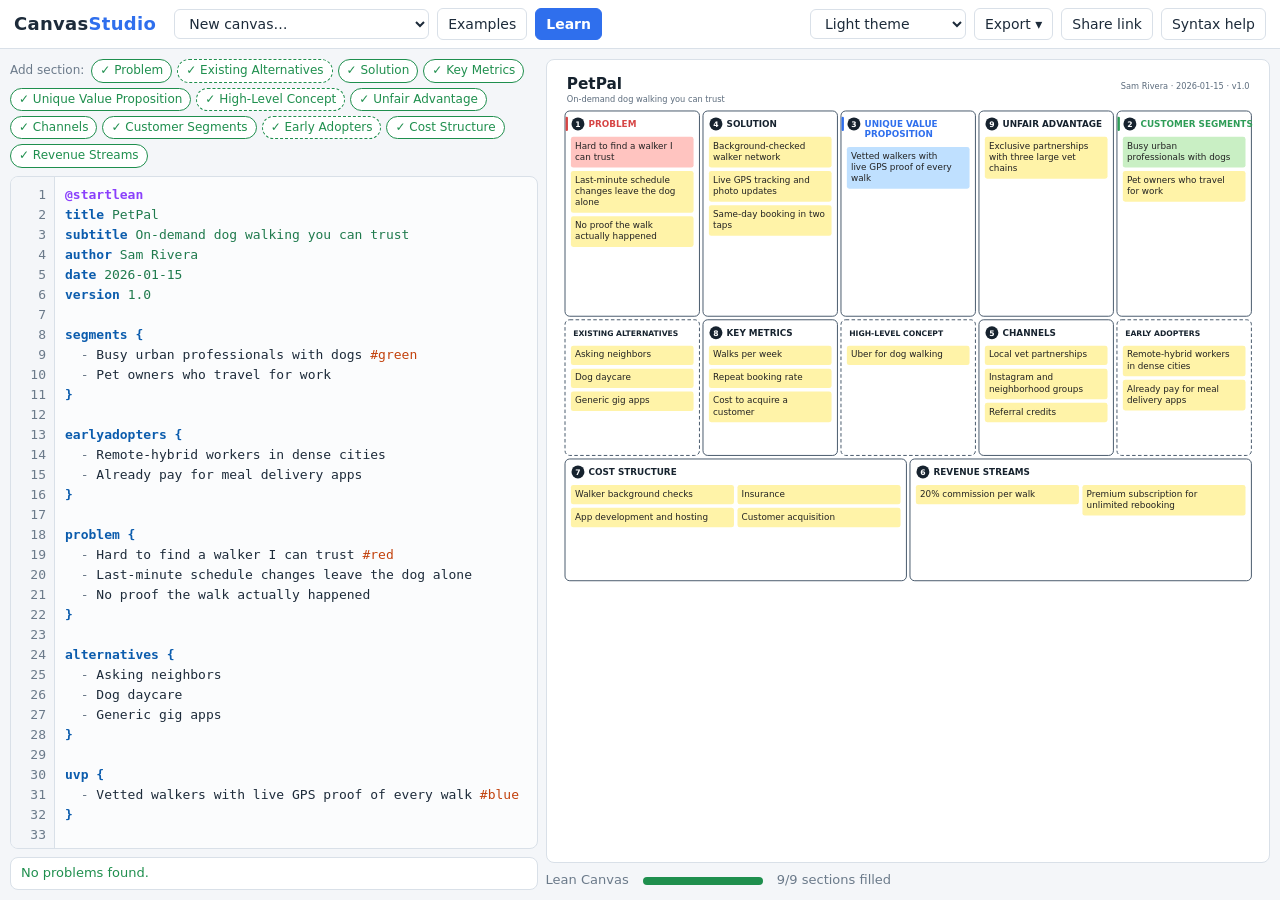
==== index.html @ 7564974c "first commit" ====
<!DOCTYPE html>
<html lang="en">
<head>
  <meta charset="utf-8">
  <meta name="viewport" content="width=device-width, initial-scale=1">
  <title>Canvas Studio</title>
  <link rel="stylesheet" href="src/style.css">
  <script src="vendor/d3.min.js"></script>
</head>
<body>
  <header class="topbar">
    <h1>Canvas<span>Studio</span></h1>
    <select id="newType" aria-label="New canvas"></select>
    <button id="btnExamples">Examples</button>
    <button id="btnLearn" class="primary">Learn</button>
    <span class="spacer"></span>
    <select id="themeSelect" aria-label="Canvas theme"></select>
    <details class="menu">
      <summary>Export ▾</summary>
      <div class="menu-items">
        <button data-action="svg">SVG image</button>
        <button data-action="png">PNG image</button>
        <button data-action="md">Markdown outline</button>
        <button data-action="txt">Canvas text file</button>
        <button data-action="print">Print…</button>
      </div>
    </details>
    <button data-action="share">Share link</button>
    <button id="btnHelp">Syntax help</button>
  </header>

  <main id="main">
    <section id="left">
      <div id="palette"></div>
      <div id="tutorial" hidden></div>
      <div id="editor" class="editor"></div>
      <div id="diag"></div>
    </section>
    <div id="splitter" role="separator" aria-orientation="vertical" title="Drag to resize"></div>
    <section id="right">
      <div class="canvas-wrap"><svg id="canvas" role="img" aria-label="Canvas preview"></svg></div>
      <div id="status"></div>
    </section>
  </main>

  <div id="toast" role="status"></div>

  <dialog id="examplesDialog">
    <header><h2>Examples</h2><button class="close" aria-label="Close">✕</button></header>
    <p class="muted">Click an example to load it into the editor. All businesses are fictional.</p>
    <div id="exampleGrid" class="grid"></div>
  </dialog>

  <dialog id="learnDialog">
    <header><h2>Learn by building</h2><button class="close" aria-label="Close">✕</button></header>
    <p class="muted">Pick a canvas. You'll build it one section at a time, with live feedback and a "Show me" button if you get stuck.</p>
    <div id="learnGrid" class="grid"></div>
  </dialog>

  <dialog id="helpDialog">
    <header><h2>Syntax reference</h2><button class="close" aria-label="Close">✕</button></header>
    <div class="help">
      <pre class="syntax">@startlean               ' pick a canvas: lean, bmc, vpc, swot, empathy, roam, lbc, ia
title  My Startup        ' header lines: title, subtitle, author, date, version
theme  blueprint         ' light, dark, blueprint or mono

problem {                ' a block: section name { ... }
  - First problem
  - Second problem #red  ' end an item with a color tag
}

uvp: One clear sentence  ' or a one-line section
' this is a comment
@endlean</pre>
      <ul>
        <li>Items start with <code>-</code>, <code>*</code> or <code>+</code>. Plain lines inside a block also count as items.</li>
        <li>Colors: <code>#yellow #green #blue #pink #orange #purple #gray #red</code> or hex like <code>#f80</code>.</li>
        <li>A block opens with <code>problem {</code> and closes with <code>}</code>. The older <code>problem</code> ... <code>end</code> form still works.</li>
        <li>Repeat a section to add more items; they are merged. Section names ignore case and spaces.</li>
        <li>Comments start with <code>'</code> or <code>//</code>; <code>/'</code> ... <code>'/</code> spans lines.</li>
      </ul>
      <div id="helpSections"></div>
    </div>
  </dialog>

  <script type="module" src="src/main.js"></script>
</body>
</html>
---- src/style.css ----
:root {
  --bg: #f4f6f9; --panel: #ffffff; --ink: #1d2b3a; --muted: #6b7a8a; --line: #d9e0e8;
  --accent: #2f6fed; --accent-ink: #ffffff; --ok: #1f8f4e; --warn: #b7791f; --err: #d64545;
  --code-bg: #fbfcfd; --k: #0b5cad; --c: #7a8794; --d: #8a3ffc; --t: #c2410c; --s: #1f7a4d; --x: #d64545;
}
@media (prefers-color-scheme: dark) {
  :root {
    --bg: #0f141a; --panel: #171e26; --ink: #e6ebf0; --muted: #8b98a6; --line: #2b3541;
    --accent: #58a6ff; --accent-ink: #0b1118; --ok: #4cc27f; --warn: #e3b341; --err: #ff7b72;
    --code-bg: #12181f; --k: #79c0ff; --c: #7d8a97; --d: #d2a8ff; --t: #ffa657; --s: #7ee787; --x: #ff7b72;
  }
}
* { box-sizing: border-box; }
html, body { height: 100%; margin: 0; }
body { background: var(--bg); color: var(--ink); font: 14px/1.45 'Segoe UI', system-ui, -apple-system, Roboto, sans-serif; display: flex; flex-direction: column; }
button, select { font: inherit; color: inherit; background: var(--panel); border: 1px solid var(--line); border-radius: 6px; padding: 5px 10px; cursor: pointer; }
button:hover:not(:disabled), select:hover { border-color: var(--accent); }
button:disabled { opacity: .45; cursor: default; }
button.primary { background: var(--accent); color: var(--accent-ink); border-color: var(--accent); font-weight: 600; }
button.link { border: 0; background: none; color: var(--accent); padding: 0; }
code, pre { font-family: 'Cascadia Code', Consolas, 'SF Mono', Menlo, monospace; }
code { background: var(--bg); padding: 1px 5px; border-radius: 4px; font-size: 12px; }
.muted { color: var(--muted); }

.topbar { display: flex; flex-wrap: wrap; gap: 8px; align-items: center; padding: 8px 14px; background: var(--panel); border-bottom: 1px solid var(--line); }
.topbar h1 { margin: 0 10px 0 0; font-size: 18px; letter-spacing: .3px; }
.topbar h1 span { color: var(--accent); }
.spacer { flex: 1; }
.menu { position: relative; }
.menu summary { list-style: none; border: 1px solid var(--line); border-radius: 6px; padding: 5px 10px; cursor: pointer; background: var(--panel); }
.menu summary::-webkit-details-marker { display: none; }
.menu-items { position: absolute; right: 0; top: 34px; z-index: 20; background: var(--panel); border: 1px solid var(--line); border-radius: 8px; padding: 4px; display: flex; flex-direction: column; min-width: 180px; box-shadow: 0 8px 24px rgba(0,0,0,.18); }
.menu-items button { border: 0; text-align: left; }

#main { --left: 42%; flex: 1; min-height: 0; display: grid; grid-template-columns: var(--left) 8px 1fr; }
#left { display: flex; flex-direction: column; min-width: 0; min-height: 0; padding: 10px 0 10px 10px; gap: 8px; }
#right { min-width: 0; min-height: 0; display: flex; flex-direction: column; padding: 10px 10px 10px 0; gap: 8px; }
#splitter { cursor: col-resize; background: transparent; }
#splitter:hover { background: var(--line); }
.canvas-wrap { flex: 1; min-height: 0; display: flex; align-items: flex-start; justify-content: center; overflow: auto; background: var(--panel); border: 1px solid var(--line); border-radius: 8px; padding: 8px; }
#canvas { width: 100%; height: auto; max-height: 100%; border-radius: 4px; }
#status { display: flex; gap: 14px; align-items: center; color: var(--muted); font-size: 13px; }
.meter { width: 120px; height: 8px; background: var(--line); border-radius: 4px; overflow: hidden; }
.meter i { display: block; height: 100%; background: var(--ok); transition: width .3s; }

#palette { display: flex; flex-wrap: wrap; gap: 5px; align-items: center; }
#palette .label { color: var(--muted); font-size: 12px; margin-right: 2px; }
.chip { padding: 2px 8px; font-size: 12px; border-radius: 999px; }
.chip.filled { border-color: var(--ok); color: var(--ok); }
.chip.sub { border-style: dashed; }

/* Editor */
.editor { flex: 1; min-height: 160px; display: flex; border: 1px solid var(--line); border-radius: 8px; background: var(--code-bg); overflow: hidden; font-family: 'Cascadia Code', Consolas, 'SF Mono', Menlo, monospace; font-size: 13px; line-height: 20px; }
.ed-gutter { width: 44px; flex: none; overflow: hidden; border-right: 1px solid var(--line); background: var(--bg); padding-top: 8px; }
.ed-ln { text-align: right; padding-right: 8px; color: var(--muted); height: 20px; }
.ed-ln.error { color: #fff; background: var(--err); }
.ed-ln.warning { color: #fff; background: var(--warn); }
.ed-ln.hint { color: var(--accent); font-weight: 700; }
.ed-code { position: relative; flex: 1; min-width: 0; overflow: hidden; }
.ed-hl, .ed-ta { position: absolute; inset: 0; margin: 0; padding: 8px 10px; font: inherit; line-height: inherit; white-space: pre; tab-size: 2; border: 0; }
.ed-hl { color: var(--ink); pointer-events: none; will-change: transform; }
.ed-hl .k { color: var(--k); font-weight: 600; } .ed-hl .c { color: var(--c); font-style: italic; }
.ed-hl .d { color: var(--d); font-weight: 600; } .ed-hl .t { color: var(--t); } .ed-hl .s { color: var(--s); }
.ed-hl .b { color: var(--muted); } .ed-hl .x { color: var(--x); text-decoration: underline wavy; }
.ed-ta { background: transparent; color: transparent; caret-color: var(--ink); resize: none; outline: none; overflow: auto; }
.ed-ta::selection { background: rgba(47,111,237,.3); color: transparent; }

#diag { max-height: 140px; overflow: auto; font-size: 13px; background: var(--panel); border: 1px solid var(--line); border-radius: 8px; padding: 6px 10px; }
#diag ul { list-style: none; margin: 0; padding: 0; }
#diag li button { border: 0; background: none; text-align: left; padding: 2px 0; width: 100%; }
#diag li.error b { color: var(--err); } #diag li.warning b { color: var(--warn); } #diag li.hint b { color: var(--accent); }
#diag .ok { color: var(--ok); }
#diag summary { cursor: pointer; color: var(--muted); }

/* Tutorial panel */
#tutorial { background: var(--panel); border: 1px solid var(--accent); border-radius: 8px; padding: 10px 12px; max-height: 46%; overflow: auto; }
#tutorial[hidden] { display: none; }
#tutorial h3 { margin: 6px 0 4px; font-size: 16px; }
#tutorial p { margin: 4px 0; }
.tut-head { display: flex; gap: 10px; align-items: center; } .tut-head span { color: var(--muted); flex: 1; }
.dots { display: flex; gap: 4px; margin: 6px 0; }
.dots i { height: 5px; flex: 1; background: var(--line); border-radius: 3px; }
.dots i.done { background: var(--ok); } .dots i.cur { background: var(--accent); }
.tip { color: var(--muted); font-size: 13px; }
.syntax { background: var(--code-bg); border: 1px solid var(--line); border-radius: 6px; padding: 8px 10px; margin: 6px 0; font-size: 12px; overflow: auto; }
.goal { margin: 6px 0; font-weight: 600; color: var(--muted); } .goal.met { color: var(--ok); }
.tut-actions { display: flex; gap: 8px; justify-content: flex-end; }

/* Dialogs */
dialog { width: min(1000px, 94vw); max-height: 90vh; background: var(--panel); color: var(--ink); border: 1px solid var(--line); border-radius: 12px; padding: 16px 20px; }
dialog::backdrop { background: rgba(0,0,0,.45); }
dialog header { display: flex; justify-content: space-between; align-items: center; }
dialog h2 { margin: 0; font-size: 20px; }
.grid { display: grid; grid-template-columns: repeat(auto-fill, minmax(260px, 1fr)); gap: 14px; margin-top: 10px; }
.card { display: flex; flex-direction: column; gap: 6px; text-align: left; padding: 10px; border-radius: 10px; }
.card svg { width: 100%; height: auto; border: 1px solid var(--line); border-radius: 6px; }
.card b { font-size: 15px; } .card small { color: var(--accent); } .card span { color: var(--muted); font-size: 13px; }
.card div { display: flex; flex-direction: column; gap: 2px; }
.help table { border-collapse: collapse; width: 100%; font-size: 13px; }
.help td, .help th { border-bottom: 1px solid var(--line); padding: 4px 8px; text-align: left; vertical-align: top; }
.help code { margin-right: 4px; }

#toast { position: fixed; bottom: 18px; left: 50%; transform: translate(-50%, 20px); background: var(--ink); color: var(--bg); padding: 8px 16px; border-radius: 8px; opacity: 0; pointer-events: none; transition: .25s; z-index: 50; }
#toast.show { opacity: 1; transform: translate(-50%, 0); }

@media (max-width: 900px) {
  body { height: auto; }
  #main { display: block; }
  #left { padding: 10px; } #right { padding: 10px; }
  .editor { min-height: 320px; } #splitter { display: none; }
}
@media print {
  body { background: #fff; display: block; }
  .topbar, #left, #splitter, #status, #toast { display: none !important; }
  #main { display: block; } #right { padding: 0; }
  .canvas-wrap { border: 0; padding: 0; overflow: visible; }
  @page { size: landscape; margin: 8mm; }
}

/* Hover guide popover */
#guide { position: fixed; z-index: 50; display: none; max-width: 320px; padding: 10px 12px; pointer-events: none;
  background: var(--panel); color: var(--ink); border: 1px solid var(--line); border-left: 3px solid var(--accent);
  border-radius: 8px; box-shadow: 0 6px 24px rgba(0, 0, 0, .22); font-size: 12.5px; line-height: 1.4; }
#guide b { font-size: 13.5px; }
#guide p { margin: 4px 0 6px; }
#guide h4 { margin: 8px 0 2px; font-size: 10.5px; letter-spacing: .08em; text-transform: uppercase; color: var(--muted); }
#guide ul { margin: 0; padding-left: 16px; }
#guide ul.ex li { color: var(--accent); font-style: italic; }
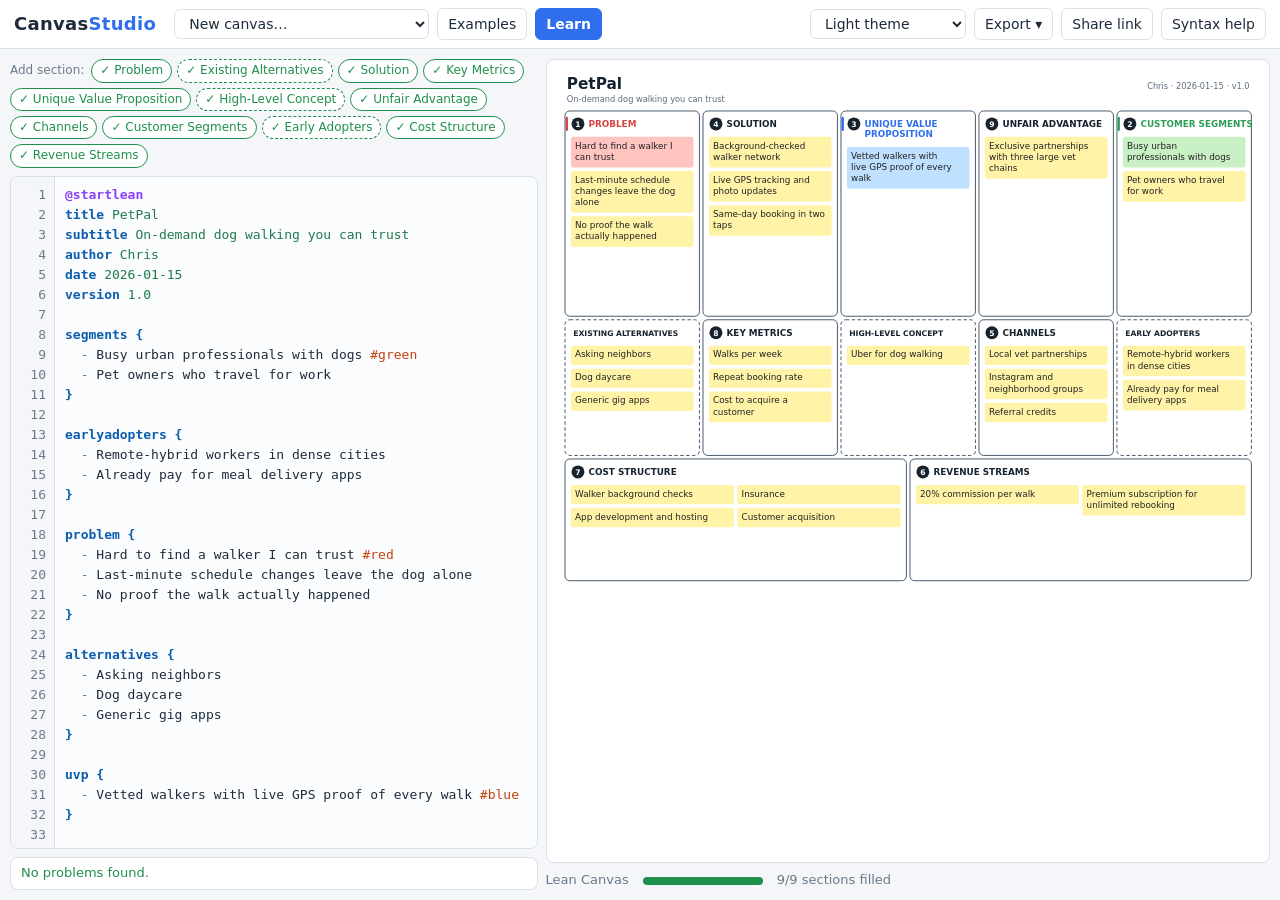
==== commit ec3d7807: "Add some a canvas for DDD" ====
--- a/index.html
+++ b/index.html
@@ -60,7 +60,7 @@
   <dialog id="helpDialog">
     <header><h2>Syntax reference</h2><button class="close" aria-label="Close">✕</button></header>
     <div class="help">
-      <pre class="syntax">@startlean               ' pick a canvas: lean, bmc, vpc, swot, empathy, roam, lbc, ia
+      <pre class="syntax">@startlean               ' pick a canvas: lean, bmc, vpc, swot, empathy, roam, lbc, ia, ddd, story
 title  My Startup        ' header lines: title, subtitle, author, date, version
 theme  blueprint         ' light, dark, blueprint or mono
 
